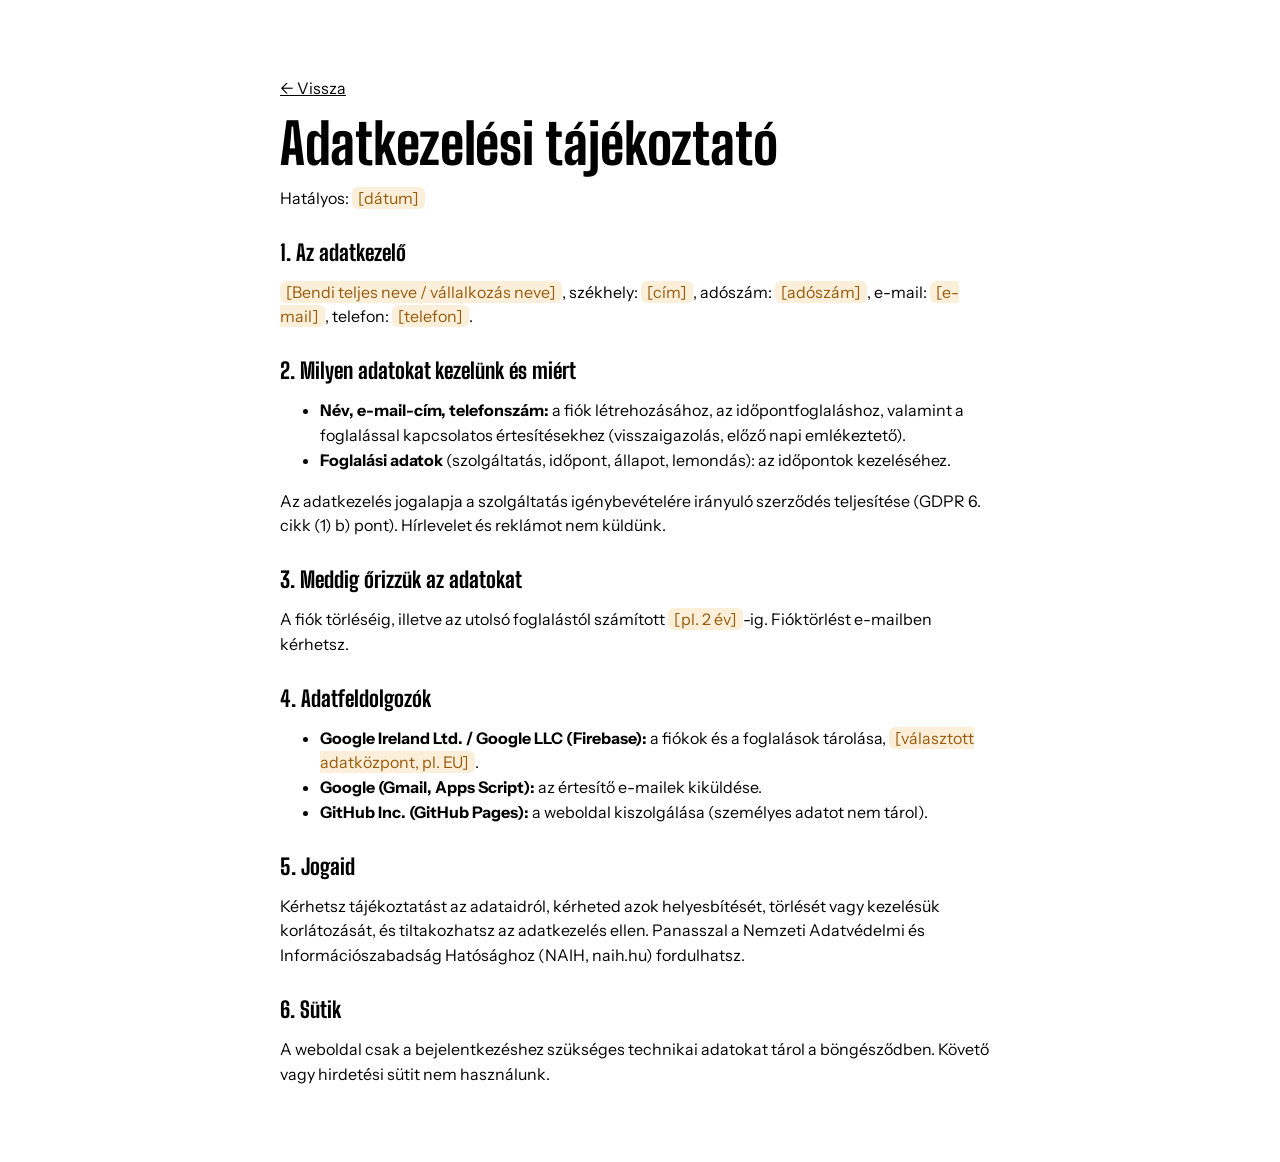
==== adatkezeles.html @ 41929efa "Add files via upload" ====
<!doctype html>
<html lang="hu">
<head>
<meta charset="utf-8">
<meta name="viewport" content="width=device-width, initial-scale=1">
<title>Adatkezelési tájékoztató</title>
<link rel="preconnect" href="https://fonts.googleapis.com">
<link rel="preconnect" href="https://fonts.gstatic.com" crossorigin>
<link href="https://fonts.googleapis.com/css2?family=Big+Shoulders+Display:wght@700;800;900&family=Instrument+Sans:wght@400;500;600;700&display=swap" rel="stylesheet">
<link rel="stylesheet" href="style.css">
<style>body{background:#fff}main{max-width:760px;margin:0 auto;padding:60px 20px}h1{font-size:56px;margin-bottom:8px}h2{font-size:22px;margin:32px 0 8px}p,li{color:var(--ink-t)}.fill{background:var(--warn-bg);color:var(--warn);padding:1px 6px;border-radius:6px}</style>
</head>
<body>
<main>
<p><a href="index.html">← Vissza</a></p>
<h1>Adatkezelési tájékoztató</h1>
<p class="muted">Hatályos: <span class="fill">[dátum]</span></p>
<!-- MINTA: a sárgával jelölt részeket ki kell tölteni, és élesítés előtt érdemes szakemberrel (jogász, adatvédelmi tanácsadó) átnézetni. -->

<h2>1. Az adatkezelő</h2>
<p><span class="fill">[Bendi teljes neve / vállalkozás neve]</span>, székhely: <span class="fill">[cím]</span>, adószám: <span class="fill">[adószám]</span>, e-mail: <span class="fill">[e-mail]</span>, telefon: <span class="fill">[telefon]</span>.</p>

<h2>2. Milyen adatokat kezelünk és miért</h2>
<ul>
  <li><b>Név, e-mail-cím, telefonszám:</b> a fiók létrehozásához, az időpontfoglaláshoz, valamint a foglalással kapcsolatos értesítésekhez (visszaigazolás, előző napi emlékeztető).</li>
  <li><b>Foglalási adatok</b> (szolgáltatás, időpont, állapot, lemondás): az időpontok kezeléséhez.</li>
</ul>
<p>Az adatkezelés jogalapja a szolgáltatás igénybevételére irányuló szerződés teljesítése (GDPR 6. cikk (1) b) pont). Hírlevelet és reklámot nem küldünk.</p>

<h2>3. Meddig őrizzük az adatokat</h2>
<p>A fiók törléséig, illetve az utolsó foglalástól számított <span class="fill">[pl. 2 év]</span>-ig. Fióktörlést e-mailben kérhetsz.</p>

<h2>4. Adatfeldolgozók</h2>
<ul>
  <li><b>Google Ireland Ltd. / Google LLC (Firebase):</b> a fiókok és a foglalások tárolása, <span class="fill">[választott adatközpont, pl. EU]</span>.</li>
  <li><b>Google (Gmail, Apps Script):</b> az értesítő e-mailek kiküldése.</li>
  <li><b>GitHub Inc. (GitHub Pages):</b> a weboldal kiszolgálása (személyes adatot nem tárol).</li>
</ul>

<h2>5. Jogaid</h2>
<p>Kérhetsz tájékoztatást az adataidról, kérheted azok helyesbítését, törlését vagy kezelésük korlátozását, és tiltakozhatsz az adatkezelés ellen. Panasszal a Nemzeti Adatvédelmi és Információszabadság Hatósághoz (NAIH, naih.hu) fordulhatsz.</p>

<h2>6. Sütik</h2>
<p>A weboldal csak a bejelentkezéshez szükséges technikai adatokat tárol a böngésződben. Követő vagy hirdetési sütit nem használunk.</p>
</main>
</body>
</html>
---- style.css ----
/* Bendi Időpontfoglalás – fekete (~60%), fehér (~35%), piros (~5%, csak kattintható elemeken) */
:root{
  --black:#000; --black-2:#141414; --black-3:#2b2b2b; --white:#fff; --gray:#f2f2f2; --rule:#e2e2e2; --steel:#767676; --soft:#a8a8a8;
  --red:#d7262e; --red-2:#ee3a42;
  --ok:#1d7a4a; --ok-bg:#e3f3ea; --warn:#9a5a0d; --warn-bg:#fbefd9; --bad:#b3262d; --bad-bg:#fbe3e4;
  --display:'Big Shoulders Display','Arial Narrow',Impact,sans-serif;
  --sans:'Instrument Sans',-apple-system,BlinkMacSystemFont,'Segoe UI',Roboto,sans-serif;
  --ease:cubic-bezier(.2,.7,.2,1);
  /* régi nevek (admin és visszaigazoló oldal) */
  --navy:var(--black); --navy-2:var(--black-2); --navy-3:var(--black-3); --tile:var(--gray); --ink-t:var(--black);
  --cream:var(--gray); --paper:var(--gray); --line:var(--rule); --muted:var(--steel); --text:var(--black);
  --brass:var(--red); --brass-2:var(--red-2); --brass-ink:#fff; --ink:var(--black); --serif:var(--display);
}
*{box-sizing:border-box;-webkit-tap-highlight-color:transparent}
html{scroll-behavior:smooth;background:var(--black)}
body{margin:0;font:16px/1.55 var(--sans);color:var(--black);background:var(--black)}
a{color:inherit}
.wrap{max-width:1000px;margin:0 auto;padding:0 20px}
h1,h2,h3{font-family:var(--display);font-weight:800;line-height:.95;margin:0}
:focus-visible{outline:3px solid var(--red);outline-offset:2px}

.btn{font:600 16px/1 var(--sans);display:inline-flex;align-items:center;justify-content:center;gap:8px;min-height:52px;padding:0 26px;border-radius:999px;border:2px solid transparent;cursor:pointer;text-decoration:none;transition:background .2s,color .2s,transform .15s}
.btn:active{transform:scale(.98)}
.btn-gold,.btn-red{background:var(--red);color:#fff}
.btn-gold:hover,.btn-red:hover{background:var(--red-2)}
.btn-line{border-color:var(--red);background:transparent;color:var(--red)}
.btn-line:hover{background:var(--red);color:#fff}
.btn[disabled]{background:var(--rule);color:var(--steel);border-color:transparent;cursor:not-allowed;transform:none}
.btn-sm{min-height:40px;padding:0 16px;font-size:14px}
.linkish{background:none;border:0;color:var(--red);font:inherit;font-size:14px;font-weight:600;cursor:pointer;padding:0;text-decoration:underline;text-underline-offset:3px}
.logo{display:inline-flex;align-items:baseline;gap:10px;text-decoration:none;color:inherit}
.logo i{font:800 30px/1 var(--display);font-style:normal}
.logo span{font-size:15px;opacity:.7}

/* ---------- felső sáv ---------- */
.top{position:sticky;top:0;z-index:50;background:rgba(0,0,0,.88);backdrop-filter:blur(12px);-webkit-backdrop-filter:blur(12px);color:#fff;display:flex;align-items:center;gap:16px;padding:calc(10px + env(safe-area-inset-top)) 20px 10px;border-bottom:1px solid var(--black-3)}
.brand{font:800 26px/1 var(--display);text-decoration:none}
.top-links{margin-left:auto;display:flex;align-items:center;gap:18px;font-size:15px}
.top-links > a{text-decoration:none;color:var(--soft)}
.top-links > a:hover{color:#fff}
.top-btn{display:inline-flex;align-items:center;min-height:38px;padding:0 16px;border-radius:999px;border:2px solid var(--red);color:#fff;text-decoration:none;font-weight:600;font-size:14px}
.top-btn:hover{background:var(--red)}

/* ---------- nyitókép: átalakuló eszközök ---------- */
.hero{background:var(--black);color:#fff;max-width:1100px;margin:0 auto;padding:56px 20px 80px;display:grid;grid-template-columns:1.1fr .9fr;align-items:center;gap:40px;min-height:min(78svh,720px)}
.hero h1{font-size:clamp(44px,min(9.5vw,6.8vw + 12px),96px);font-weight:800;letter-spacing:-.01em;margin-bottom:18px}
.hero p{margin:0 0 30px;max-width:42ch;color:var(--soft);font-size:18px}
.morph{margin:0;justify-self:center;width:min(360px,80vw);text-align:center}
.morph svg{width:100%;height:auto;display:block}
.morph polygon{fill:#fff}
.morph figcaption{margin-top:14px;font-size:15px;color:var(--soft);min-height:1.5em;transition:opacity .35s}
.morph figcaption.out{opacity:0}
@media (max-width:760px){
  .hero{grid-template-columns:1fr;gap:12px;padding:28px 20px 56px;min-height:0}
  .morph{order:-1;width:min(220px,58vw)}
  .morph figcaption{margin-top:6px}
}

/* ---------- foglalás (fehér) ---------- */
.book{background:var(--white);padding:72px 20px 110px}
.book > *{max-width:720px;margin-left:auto;margin-right:auto}
.book > h2{font-size:clamp(56px,10vw,84px);margin-bottom:28px}
.step{background:var(--white);border:2px solid var(--black);border-radius:20px;padding:22px;margin-bottom:14px;transition:opacity .3s}
.step.locked{opacity:.4}
.step-h{display:flex;align-items:baseline;gap:14px;margin:0 0 18px}
.step-h b{font:800 40px/.8 var(--display);min-width:22px}
.step-h h3{font:700 19px/1.2 var(--sans)}
.step-h .sel{margin-left:auto;color:var(--steel);font-size:15px}
.durs{display:grid;grid-template-columns:repeat(auto-fill,minmax(120px,1fr));gap:10px}
.durs button{border:2px solid var(--rule);background:var(--white);border-radius:14px;padding:16px 12px 14px;cursor:pointer;text-align:left;color:var(--black);transition:border-color .15s,background .15s}
.durs button b{display:block;font:800 46px/.85 var(--display)}
.durs button span{font-size:14px;color:var(--steel)}
.durs button:hover{border-color:var(--red)}
.durs button.on{background:var(--red);border-color:var(--red);color:#fff}
.durs button.on span{color:#ffe0e1}
.days{display:grid;grid-template-columns:repeat(7,1fr);gap:6px}
.days .wd{font-size:12px;color:var(--steel);text-align:center;padding-bottom:2px;font-weight:600}
.days button{aspect-ratio:1/1.08;border:0;border-radius:12px;background:var(--gray);color:#b5b5b5;font:800 26px/1 var(--display);display:flex;flex-direction:column;align-items:center;justify-content:center;gap:3px;cursor:default;padding:0}
.days button small{font:500 11px/1 var(--sans);color:inherit}
.days button.free{background:#fff;color:var(--black);box-shadow:inset 0 0 0 2px var(--rule);cursor:pointer}
.days button.free:hover{box-shadow:inset 0 0 0 2px var(--red)}
.days button.on{background:var(--red);color:#fff;box-shadow:none}
.days button.today small{font-weight:700}
.days .blank{visibility:hidden}
.slot-g{margin-bottom:16px}
.slot-g:last-child{margin-bottom:0}
.slot-g p{margin:0 0 8px;font-size:14px;color:var(--steel);font-weight:600}
.slots{display:grid;grid-template-columns:repeat(auto-fill,minmax(82px,1fr));gap:8px}
.slots button{min-height:46px;border-radius:10px;border:2px solid var(--rule);background:#fff;color:var(--black);font:600 16px/1 var(--sans);cursor:pointer;font-variant-numeric:tabular-nums}
.slots button:hover{border-color:var(--red)}
.slots button.on{background:var(--red);border-color:var(--red);color:#fff}
.hint{color:var(--steel);font-size:15px;margin:0}
.tabs{display:inline-flex;background:var(--gray);border-radius:999px;padding:4px;margin-bottom:6px}
.tabs button{min-height:40px;padding:0 18px;border:0;border-radius:999px;background:transparent;color:var(--steel);font:600 15px/1 var(--sans);cursor:pointer}
.tabs button:hover{color:var(--red)}
.tabs button.on{background:var(--black);color:#fff}
.field{display:block;margin-top:14px}
.field span{display:block;font-size:14px;color:var(--steel);margin-bottom:6px;font-weight:500}
.field input,.field select,.field textarea{width:100%;font:inherit;font-size:16px;padding:12px 14px;border-radius:10px;border:2px solid var(--rule);background:#fff;color:var(--black);min-height:50px}
.field input:focus,.field select:focus,.field textarea:focus{outline:none;border-color:var(--black)}
.two{display:grid;grid-template-columns:1fr 1fr;gap:0 12px}
@media (max-width:520px){.two{grid-template-columns:1fr}}
.check{display:flex;gap:10px;align-items:flex-start;font-size:14px;margin-top:16px;color:var(--steel)}
.check input{width:20px;height:20px;accent-color:var(--red);flex:none;margin-top:1px}
.check a{color:var(--red)}
.err{color:var(--bad);font-size:14px;margin:10px 0 0}
.who{display:flex;justify-content:space-between;align-items:center;gap:12px;flex-wrap:wrap}
.who b{font-size:17px}
.recap{margin-top:20px;padding-top:18px;border-top:2px dashed var(--rule);display:flex;justify-content:space-between;align-items:center;gap:16px;flex-wrap:wrap}
.recap p{margin:0;font:700 22px/1.15 var(--sans);letter-spacing:-.01em}
.recap p small{display:block;font-size:14px;font-weight:500;color:var(--steel);margin-top:4px;letter-spacing:0}
.done{text-align:center;padding:12px 0}
.done h3{font-size:60px;margin:6px 0 12px}
.done p{margin:0 auto 18px;max-width:420px;color:var(--steel)}
.done .when{font:700 22px/1.2 var(--sans);color:var(--black);margin-bottom:6px}
.mine h3{font:700 19px/1.2 var(--sans);margin-bottom:6px}
.mb{display:flex;justify-content:space-between;align-items:center;gap:12px;padding:14px 0;border-top:1px solid var(--rule)}
.mb:first-of-type{border-top:0}
.badge{font:600 12px/1 var(--sans);padding:6px 10px;border-radius:999px;white-space:nowrap;display:inline-block}
.b-ok{background:var(--ok-bg);color:var(--ok)}.b-warn{background:var(--warn-bg);color:var(--warn)}.b-bad{background:var(--bad-bg);color:var(--bad)}.b-muted{background:var(--gray);color:var(--steel)}

/* mobil: alsó sáv a kiválasztással */
.bar{position:fixed;left:0;right:0;bottom:0;z-index:40;background:var(--black);color:#fff;padding:12px 16px calc(12px + env(safe-area-inset-bottom));display:none;align-items:center;gap:12px;transform:translateY(110%);transition:transform .35s var(--ease)}
.bar.show{transform:none}
.bar p{margin:0;flex:1;font-size:14px;line-height:1.3;min-width:0;color:var(--soft)}
.bar p b{display:block;font-size:16px;color:#fff}
.bar .btn{min-height:46px;padding:0 20px}
@media (max-width:760px){.bar{display:flex}}

/* ---------- névjegy (fekete) ---------- */
.info{background:var(--black);color:#fff}
.info-in{max-width:1100px;margin:0 auto;padding:72px 20px;display:grid;grid-template-columns:1fr 1fr;gap:48px}
@media (max-width:760px){.info-in{grid-template-columns:1fr;gap:36px}}
.info h2{font-size:56px;margin-bottom:22px}
.hours{width:100%;border-collapse:collapse;font-size:17px}
.hours td{padding:11px 0;border-bottom:1px solid var(--black-3);color:var(--soft)}
.hours td:last-child{text-align:right;font-variant-numeric:tabular-nums}
.hours tr.today td{color:#fff;font-weight:700}
.contact a{display:block;text-decoration:none;font-size:20px;font-weight:600;padding:12px 0;border-bottom:1px solid var(--black-3)}
.contact a span{display:block;font-size:13px;font-weight:500;color:var(--soft);margin-bottom:2px}
.contact a:hover{color:var(--red-2)}
footer{background:var(--black);color:var(--soft);font-size:14px;border-top:1px solid var(--black-3)}
footer div{max-width:1100px;margin:0 auto;padding:22px 20px calc(22px + env(safe-area-inset-bottom));display:flex;justify-content:space-between;gap:16px;flex-wrap:wrap}
footer a{color:var(--red-2)}
@media (max-width:760px){footer div{padding-bottom:96px}}

#toast{position:fixed;left:50%;bottom:24px;transform:translate(-50%,16px);background:var(--black);color:#fff;padding:12px 18px;border-radius:12px;font-size:15px;opacity:0;transition:all .3s var(--ease);pointer-events:none;z-index:100;max-width:90%;border:1px solid var(--black-3)}
#toast.show{opacity:1;transform:translate(-50%,0)}
@media (max-width:760px){#toast{bottom:96px}}

@media (prefers-reduced-motion: reduce){
  *,*::before,*::after{animation:none!important;transition:none!important}
  html{scroll-behavior:auto}
}
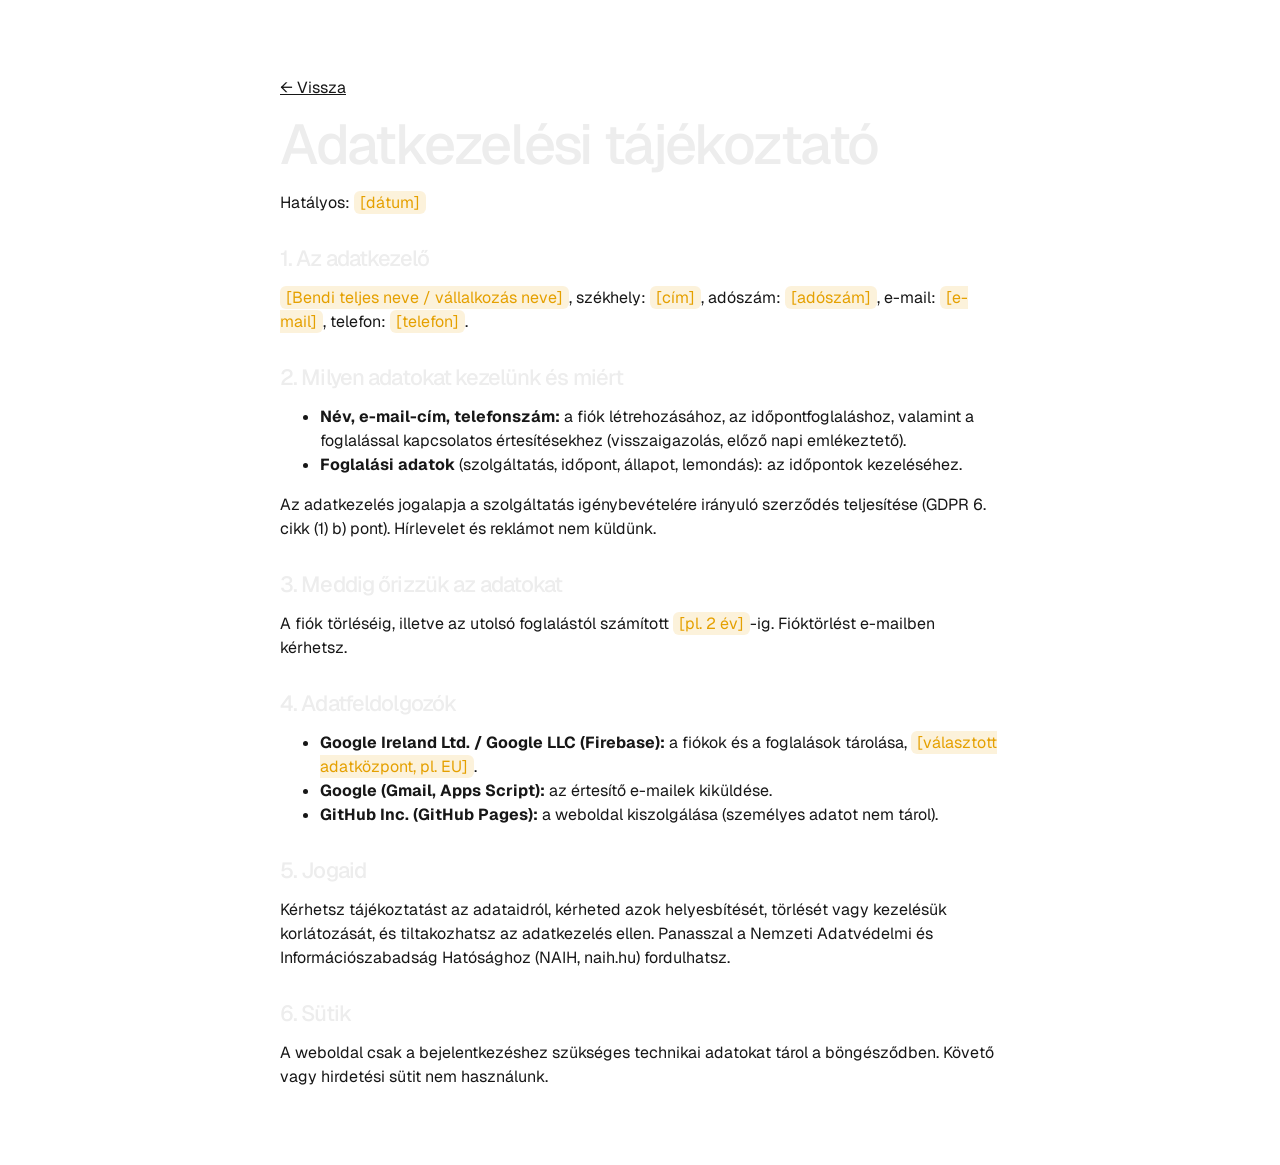
==== commit ac864dba: "Add files via upload" ====
--- a/adatkezeles.html
+++ b/adatkezeles.html
@@ -6,7 +6,7 @@
 <title>Adatkezelési tájékoztató</title>
 <link rel="preconnect" href="https://fonts.googleapis.com">
 <link rel="preconnect" href="https://fonts.gstatic.com" crossorigin>
-<link href="https://fonts.googleapis.com/css2?family=Big+Shoulders+Display:wght@700;800;900&family=Instrument+Sans:wght@400;500;600;700&display=swap" rel="stylesheet">
+<link href="https://fonts.googleapis.com/css2?family=Geist:wght@400;500;600&family=Geist+Mono:wght@400;500&display=swap" rel="stylesheet">
 <link rel="stylesheet" href="style.css">
 <style>body{background:#fff}main{max-width:760px;margin:0 auto;padding:60px 20px}h1{font-size:56px;margin-bottom:8px}h2{font-size:22px;margin:32px 0 8px}p,li{color:var(--ink-t)}.fill{background:var(--warn-bg);color:var(--warn);padding:1px 6px;border-radius:6px}</style>
 </head>
--- a/style.css
+++ b/style.css
@@ -1,154 +1,152 @@
-/* Bendi Időpontfoglalás – fekete (~60%), fehér (~35%), piros (~5%, csak kattintható elemeken) */
+/* Bendi Időpontfoglalás – Vercel-szerű, sötét: fekete alap, fehér szöveg, hajszálvékony keretek, piros csak kattintható elemeken */
 :root{
-  --black:#000; --black-2:#141414; --black-3:#2b2b2b; --white:#fff; --gray:#f2f2f2; --rule:#e2e2e2; --steel:#767676; --soft:#a8a8a8;
-  --red:#d7262e; --red-2:#ee3a42;
-  --ok:#1d7a4a; --ok-bg:#e3f3ea; --warn:#9a5a0d; --warn-bg:#fbefd9; --bad:#b3262d; --bad-bg:#fbe3e4;
-  --display:'Big Shoulders Display','Arial Narrow',Impact,sans-serif;
-  --sans:'Instrument Sans',-apple-system,BlinkMacSystemFont,'Segoe UI',Roboto,sans-serif;
+  --bg:#000; --card:#0a0a0a; --card-2:#111; --hair:#262626; --hair-2:#333; --fg:#ededed; --fg-2:#a1a1a1; --fg-3:#707070;
+  --red:#e5484d; --red-2:#f2555a;
+  --ok:#46a758; --ok-bg:rgba(70,167,88,.14); --warn:#e5a000; --warn-bg:rgba(229,160,0,.14); --bad:#e5484d; --bad-bg:rgba(229,72,77,.14);
+  --sans:'Geist','Inter',-apple-system,BlinkMacSystemFont,'Segoe UI',Roboto,sans-serif;
+  --mono:'Geist Mono','JetBrains Mono',ui-monospace,SFMono-Regular,Menlo,monospace;
   --ease:cubic-bezier(.2,.7,.2,1);
-  /* régi nevek (admin és visszaigazoló oldal) */
-  --navy:var(--black); --navy-2:var(--black-2); --navy-3:var(--black-3); --tile:var(--gray); --ink-t:var(--black);
-  --cream:var(--gray); --paper:var(--gray); --line:var(--rule); --muted:var(--steel); --text:var(--black);
-  --brass:var(--red); --brass-2:var(--red-2); --brass-ink:#fff; --ink:var(--black); --serif:var(--display);
+  /* világos tokenek az admin felülethez és az adatkezelési oldalhoz */
+  --text:#171717; --ink-t:#171717; --cream:#fafafa; --paper:#fafafa; --line:#ebebeb; --muted:#666; --steel:#666; --ink:#000; --tile:#fafafa;
+  --brass:var(--red); --brass-2:var(--red-2); --brass-ink:#fff; --serif:var(--sans); --display:var(--sans);
 }
 *{box-sizing:border-box;-webkit-tap-highlight-color:transparent}
-html{scroll-behavior:smooth;background:var(--black)}
-body{margin:0;font:16px/1.55 var(--sans);color:var(--black);background:var(--black)}
+html{scroll-behavior:smooth;background:var(--bg)}
+body{margin:0;font:16px/1.5 var(--sans);color:var(--fg);background:var(--bg);-webkit-font-smoothing:antialiased}
 a{color:inherit}
-.wrap{max-width:1000px;margin:0 auto;padding:0 20px}
-h1,h2,h3{font-family:var(--display);font-weight:800;line-height:.95;margin:0}
-:focus-visible{outline:3px solid var(--red);outline-offset:2px}
+.wrap{max-width:1000px;margin:0 auto;padding:0 24px}
+h1,h2,h3{font-family:var(--sans);font-weight:500;line-height:1.05;margin:0;letter-spacing:-.04em}
+:focus-visible{outline:2px solid var(--red);outline-offset:2px}
 
-.btn{font:600 16px/1 var(--sans);display:inline-flex;align-items:center;justify-content:center;gap:8px;min-height:52px;padding:0 26px;border-radius:999px;border:2px solid transparent;cursor:pointer;text-decoration:none;transition:background .2s,color .2s,transform .15s}
-.btn:active{transform:scale(.98)}
+.btn{font:500 14px/1 var(--sans);display:inline-flex;align-items:center;justify-content:center;gap:8px;min-height:40px;padding:0 16px;border-radius:6px;border:1px solid transparent;cursor:pointer;text-decoration:none;transition:background .15s,color .15s,border-color .15s}
 .btn-gold,.btn-red{background:var(--red);color:#fff}
 .btn-gold:hover,.btn-red:hover{background:var(--red-2)}
-.btn-line{border-color:var(--red);background:transparent;color:var(--red)}
-.btn-line:hover{background:var(--red);color:#fff}
-.btn[disabled]{background:var(--rule);color:var(--steel);border-color:transparent;cursor:not-allowed;transform:none}
-.btn-sm{min-height:40px;padding:0 16px;font-size:14px}
-.linkish{background:none;border:0;color:var(--red);font:inherit;font-size:14px;font-weight:600;cursor:pointer;padding:0;text-decoration:underline;text-underline-offset:3px}
-.logo{display:inline-flex;align-items:baseline;gap:10px;text-decoration:none;color:inherit}
-.logo i{font:800 30px/1 var(--display);font-style:normal}
-.logo span{font-size:15px;opacity:.7}
+.btn-line{border-color:var(--hair-2);background:transparent;color:var(--red)}
+.btn-line:hover{border-color:var(--red)}
+.btn[disabled]{background:var(--card-2);color:var(--fg-3);border-color:var(--hair);cursor:not-allowed}
+.btn-lg{min-height:48px;padding:0 22px;font-size:15px}
+.btn-sm{min-height:32px;padding:0 12px;font-size:13px}
+.linkish{background:none;border:0;color:var(--red);font:inherit;font-size:14px;cursor:pointer;padding:0;text-decoration:none}
+.linkish:hover{text-decoration:underline;text-underline-offset:3px}
+.logo{display:inline-flex;align-items:baseline;gap:8px;text-decoration:none;color:inherit}
+.logo i{font:600 22px/1 var(--sans);font-style:normal;letter-spacing:-.03em}
+.logo span{font-size:14px;color:var(--fg-2)}
 
 /* ---------- felső sáv ---------- */
-.top{position:sticky;top:0;z-index:50;background:rgba(0,0,0,.88);backdrop-filter:blur(12px);-webkit-backdrop-filter:blur(12px);color:#fff;display:flex;align-items:center;gap:16px;padding:calc(10px + env(safe-area-inset-top)) 20px 10px;border-bottom:1px solid var(--black-3)}
-.brand{font:800 26px/1 var(--display);text-decoration:none}
-.top-links{margin-left:auto;display:flex;align-items:center;gap:18px;font-size:15px}
-.top-links > a{text-decoration:none;color:var(--soft)}
-.top-links > a:hover{color:#fff}
-.top-btn{display:inline-flex;align-items:center;min-height:38px;padding:0 16px;border-radius:999px;border:2px solid var(--red);color:#fff;text-decoration:none;font-weight:600;font-size:14px}
-.top-btn:hover{background:var(--red)}
+.top{position:sticky;top:0;z-index:50;height:64px;background:rgba(0,0,0,.8);backdrop-filter:blur(12px);-webkit-backdrop-filter:blur(12px);display:flex;align-items:center;gap:16px;padding:env(safe-area-inset-top) 24px 0;box-shadow:inset 0 -1px 0 var(--hair)}
+.brand{font:600 18px/1 var(--sans);letter-spacing:-.03em;text-decoration:none}
+.brand span{font-weight:400;color:var(--fg-2);margin-left:6px}
+.top-links{margin-left:auto;display:flex;align-items:center;gap:20px;font-size:14px}
+.top-links > a{text-decoration:none;color:var(--fg-2)}
+.top-links > a:hover{color:var(--fg)}
+.top-btn{display:inline-flex;align-items:center;height:32px;padding:0 14px;border-radius:9999px;border:1px solid var(--hair-2);color:var(--red);text-decoration:none;font-weight:500;font-size:14px}
+.top-btn:hover{border-color:var(--red)}
+@media (max-width:440px){.brand span{display:none}}
 
-/* ---------- nyitókép: átalakuló eszközök ---------- */
-.hero{background:var(--black);color:#fff;max-width:1100px;margin:0 auto;padding:56px 20px 80px;display:grid;grid-template-columns:1.1fr .9fr;align-items:center;gap:40px;min-height:min(78svh,720px)}
-.hero h1{font-size:clamp(44px,min(9.5vw,6.8vw + 12px),96px);font-weight:800;letter-spacing:-.01em;margin-bottom:18px}
-.hero p{margin:0 0 30px;max-width:42ch;color:var(--soft);font-size:18px}
-.morph{margin:0;justify-self:center;width:min(360px,80vw);text-align:center}
-.morph svg{width:100%;height:auto;display:block}
-.morph polygon{fill:#fff}
-.morph figcaption{margin-top:14px;font-size:15px;color:var(--soft);min-height:1.5em;transition:opacity .35s}
-.morph figcaption.out{opacity:0}
-@media (max-width:760px){
-  .hero{grid-template-columns:1fr;gap:12px;padding:28px 20px 56px;min-height:0}
-  .morph{order:-1;width:min(220px,58vw)}
-  .morph figcaption{margin-top:6px}
-}
+/* ---------- nyitókép ---------- */
+.hero{max-width:1100px;margin:0 auto;padding:112px 24px 96px;display:grid;grid-template-columns:1.15fr .85fr;gap:48px;align-items:end}
+.hero h1{font-size:clamp(44px,6.4vw,72px);letter-spacing:-.055em;line-height:1}
+.hero p{margin:20px 0 32px;max-width:40ch;color:var(--fg-2);font-size:18px;line-height:1.55}
+.status{border:1px solid var(--hair);border-radius:6px;background:var(--card);font:13px/1.6 var(--mono);color:var(--fg-2)}
+.status-h{display:flex;align-items:center;gap:8px;padding:10px 14px;border-bottom:1px solid var(--hair);color:var(--fg-3);font-size:12px}
+.status-h i{width:8px;height:8px;border-radius:50%;background:var(--fg-3)}
+.status-h i.open{background:var(--ok)}
+.status dl{margin:0;padding:14px;display:grid;grid-template-columns:auto 1fr;gap:6px 18px}
+.status dt{color:var(--fg-3)}
+.status dd{margin:0;color:var(--fg);text-align:right}
+@media (max-width:820px){.hero{grid-template-columns:1fr;padding:64px 24px 72px;gap:36px}}
 
-/* ---------- foglalás (fehér) ---------- */
-.book{background:var(--white);padding:72px 20px 110px}
-.book > *{max-width:720px;margin-left:auto;margin-right:auto}
-.book > h2{font-size:clamp(56px,10vw,84px);margin-bottom:28px}
-.step{background:var(--white);border:2px solid var(--black);border-radius:20px;padding:22px;margin-bottom:14px;transition:opacity .3s}
-.step.locked{opacity:.4}
-.step-h{display:flex;align-items:baseline;gap:14px;margin:0 0 18px}
-.step-h b{font:800 40px/.8 var(--display);min-width:22px}
-.step-h h3{font:700 19px/1.2 var(--sans)}
-.step-h .sel{margin-left:auto;color:var(--steel);font-size:15px}
-.durs{display:grid;grid-template-columns:repeat(auto-fill,minmax(120px,1fr));gap:10px}
-.durs button{border:2px solid var(--rule);background:var(--white);border-radius:14px;padding:16px 12px 14px;cursor:pointer;text-align:left;color:var(--black);transition:border-color .15s,background .15s}
-.durs button b{display:block;font:800 46px/.85 var(--display)}
-.durs button span{font-size:14px;color:var(--steel)}
+/* ---------- foglalás ---------- */
+.book{max-width:720px;margin:0 auto;padding:24px 24px 128px}
+.book > h2{font-size:clamp(32px,4.4vw,44px);margin-bottom:24px}
+.step{background:var(--card);border:1px solid var(--hair);border-radius:6px;padding:20px;margin-bottom:12px;transition:opacity .2s}
+.step.locked{opacity:.45}
+.step-h{display:flex;align-items:baseline;gap:12px;margin:0 0 16px}
+.step-h b{font:400 13px/1 var(--mono);color:var(--fg-3)}
+.step-h h3{font:500 17px/1.3 var(--sans);letter-spacing:-.02em}
+.step-h .sel{margin-left:auto;color:var(--fg-2);font:13px var(--mono)}
+.durs{display:grid;grid-template-columns:repeat(auto-fill,minmax(112px,1fr));gap:8px}
+.durs button{border:1px solid var(--hair-2);background:transparent;border-radius:6px;padding:14px 12px;cursor:pointer;text-align:left;color:var(--fg);transition:border-color .15s,background .15s}
+.durs button b{display:block;font:500 28px/1 var(--sans);letter-spacing:-.04em}
+.durs button span{font:12px var(--mono);color:var(--fg-3)}
 .durs button:hover{border-color:var(--red)}
 .durs button.on{background:var(--red);border-color:var(--red);color:#fff}
-.durs button.on span{color:#ffe0e1}
+.durs button.on span{color:rgba(255,255,255,.8)}
 .days{display:grid;grid-template-columns:repeat(7,1fr);gap:6px}
-.days .wd{font-size:12px;color:var(--steel);text-align:center;padding-bottom:2px;font-weight:600}
-.days button{aspect-ratio:1/1.08;border:0;border-radius:12px;background:var(--gray);color:#b5b5b5;font:800 26px/1 var(--display);display:flex;flex-direction:column;align-items:center;justify-content:center;gap:3px;cursor:default;padding:0}
-.days button small{font:500 11px/1 var(--sans);color:inherit}
-.days button.free{background:#fff;color:var(--black);box-shadow:inset 0 0 0 2px var(--rule);cursor:pointer}
-.days button.free:hover{box-shadow:inset 0 0 0 2px var(--red)}
-.days button.on{background:var(--red);color:#fff;box-shadow:none}
-.days button.today small{font-weight:700}
+.days .wd{font:11px var(--mono);color:var(--fg-3);text-align:center;padding-bottom:2px}
+.days button{aspect-ratio:1/1;border:1px solid transparent;border-radius:6px;background:transparent;color:#3d3d3d;font:500 17px/1 var(--sans);display:flex;flex-direction:column;align-items:center;justify-content:center;gap:3px;cursor:default;padding:0;font-variant-numeric:tabular-nums}
+.days button small{font:10px/1 var(--mono);color:inherit}
+.days button.free{border-color:var(--hair-2);color:var(--fg);cursor:pointer}
+.days button.free:hover{border-color:var(--red)}
+.days button.on{background:var(--red);border-color:var(--red);color:#fff}
+.days button.today small{color:var(--fg-2)}
+.days button.on small{color:#fff}
 .days .blank{visibility:hidden}
 .slot-g{margin-bottom:16px}
 .slot-g:last-child{margin-bottom:0}
-.slot-g p{margin:0 0 8px;font-size:14px;color:var(--steel);font-weight:600}
-.slots{display:grid;grid-template-columns:repeat(auto-fill,minmax(82px,1fr));gap:8px}
-.slots button{min-height:46px;border-radius:10px;border:2px solid var(--rule);background:#fff;color:var(--black);font:600 16px/1 var(--sans);cursor:pointer;font-variant-numeric:tabular-nums}
+.slot-g p{margin:0 0 8px;font:12px var(--mono);color:var(--fg-3)}
+.slots{display:grid;grid-template-columns:repeat(auto-fill,minmax(76px,1fr));gap:6px}
+.slots button{min-height:40px;border-radius:6px;border:1px solid var(--hair-2);background:transparent;color:var(--fg);font:14px/1 var(--mono);cursor:pointer}
 .slots button:hover{border-color:var(--red)}
 .slots button.on{background:var(--red);border-color:var(--red);color:#fff}
-.hint{color:var(--steel);font-size:15px;margin:0}
-.tabs{display:inline-flex;background:var(--gray);border-radius:999px;padding:4px;margin-bottom:6px}
-.tabs button{min-height:40px;padding:0 18px;border:0;border-radius:999px;background:transparent;color:var(--steel);font:600 15px/1 var(--sans);cursor:pointer}
+.hint{color:var(--fg-2);font-size:14px;margin:0}
+.tabs{display:inline-flex;border:1px solid var(--hair);border-radius:9999px;padding:3px;margin-bottom:4px}
+.tabs button{height:30px;padding:0 14px;border:0;border-radius:9999px;background:transparent;color:var(--fg-2);font:500 14px/1 var(--sans);cursor:pointer}
 .tabs button:hover{color:var(--red)}
-.tabs button.on{background:var(--black);color:#fff}
+.tabs button.on{background:var(--fg);color:#000}
 .field{display:block;margin-top:14px}
-.field span{display:block;font-size:14px;color:var(--steel);margin-bottom:6px;font-weight:500}
-.field input,.field select,.field textarea{width:100%;font:inherit;font-size:16px;padding:12px 14px;border-radius:10px;border:2px solid var(--rule);background:#fff;color:var(--black);min-height:50px}
-.field input:focus,.field select:focus,.field textarea:focus{outline:none;border-color:var(--black)}
+.field span{display:block;font-size:13px;color:var(--fg-2);margin-bottom:6px}
+.field input,.field select,.field textarea{width:100%;font:inherit;font-size:16px;padding:10px 12px;border-radius:6px;border:1px solid var(--hair-2);background:var(--bg);color:var(--fg);min-height:44px}
+.field input:focus,.field select:focus,.field textarea:focus{outline:none;border-color:var(--fg-2)}
 .two{display:grid;grid-template-columns:1fr 1fr;gap:0 12px}
 @media (max-width:520px){.two{grid-template-columns:1fr}}
-.check{display:flex;gap:10px;align-items:flex-start;font-size:14px;margin-top:16px;color:var(--steel)}
-.check input{width:20px;height:20px;accent-color:var(--red);flex:none;margin-top:1px}
-.check a{color:var(--red)}
+.check{display:flex;gap:10px;align-items:flex-start;font-size:14px;margin-top:16px;color:var(--fg-2)}
+.check input{width:18px;height:18px;accent-color:var(--red);flex:none;margin-top:1px}
+.check a{color:var(--red);text-decoration:none}
 .err{color:var(--bad);font-size:14px;margin:10px 0 0}
-.who{display:flex;justify-content:space-between;align-items:center;gap:12px;flex-wrap:wrap}
-.who b{font-size:17px}
-.recap{margin-top:20px;padding-top:18px;border-top:2px dashed var(--rule);display:flex;justify-content:space-between;align-items:center;gap:16px;flex-wrap:wrap}
-.recap p{margin:0;font:700 22px/1.15 var(--sans);letter-spacing:-.01em}
-.recap p small{display:block;font-size:14px;font-weight:500;color:var(--steel);margin-top:4px;letter-spacing:0}
-.done{text-align:center;padding:12px 0}
-.done h3{font-size:60px;margin:6px 0 12px}
-.done p{margin:0 auto 18px;max-width:420px;color:var(--steel)}
-.done .when{font:700 22px/1.2 var(--sans);color:var(--black);margin-bottom:6px}
-.mine h3{font:700 19px/1.2 var(--sans);margin-bottom:6px}
-.mb{display:flex;justify-content:space-between;align-items:center;gap:12px;padding:14px 0;border-top:1px solid var(--rule)}
+.who{display:flex;justify-content:space-between;align-items:center;gap:12px;flex-wrap:wrap;font-size:14px;color:var(--fg-2)}
+.who b{color:var(--fg);font-weight:500}
+.recap{margin-top:18px;padding-top:18px;border-top:1px solid var(--hair);display:flex;justify-content:space-between;align-items:center;gap:16px;flex-wrap:wrap}
+.recap p{margin:0;font:500 18px/1.2 var(--sans);letter-spacing:-.02em}
+.recap p small{display:block;font:12px var(--mono);color:var(--fg-3);margin-top:6px;letter-spacing:0}
+.done{text-align:center;padding:24px 0}
+.done h3{font-size:36px;margin:0 0 10px}
+.done p{margin:0 auto 20px;max-width:420px;color:var(--fg-2)}
+.done .when{font:15px var(--mono);color:var(--fg);margin-bottom:10px}
+.done .tick{display:inline-grid;place-items:center;width:40px;height:40px;border-radius:50%;border:1px solid var(--ok);color:var(--ok);margin-bottom:16px}
+.mine h3{font:500 17px/1.3 var(--sans);letter-spacing:-.02em;margin-bottom:6px}
+.mb{display:flex;justify-content:space-between;align-items:center;gap:12px;padding:14px 0;border-top:1px solid var(--hair)}
 .mb:first-of-type{border-top:0}
-.badge{font:600 12px/1 var(--sans);padding:6px 10px;border-radius:999px;white-space:nowrap;display:inline-block}
-.b-ok{background:var(--ok-bg);color:var(--ok)}.b-warn{background:var(--warn-bg);color:var(--warn)}.b-bad{background:var(--bad-bg);color:var(--bad)}.b-muted{background:var(--gray);color:var(--steel)}
+.mb .hint{font:12px var(--mono);color:var(--fg-3)}
+.badge{font:12px/1 var(--mono);padding:5px 8px;border-radius:9999px;white-space:nowrap;display:inline-block}
+.b-ok{background:var(--ok-bg);color:var(--ok)}.b-warn{background:var(--warn-bg);color:var(--warn)}.b-bad{background:var(--bad-bg);color:var(--bad)}.b-muted{background:var(--card-2);color:var(--fg-3)}
 
 /* mobil: alsó sáv a kiválasztással */
-.bar{position:fixed;left:0;right:0;bottom:0;z-index:40;background:var(--black);color:#fff;padding:12px 16px calc(12px + env(safe-area-inset-bottom));display:none;align-items:center;gap:12px;transform:translateY(110%);transition:transform .35s var(--ease)}
+.bar{position:fixed;left:0;right:0;bottom:0;z-index:40;background:rgba(0,0,0,.9);backdrop-filter:blur(12px);-webkit-backdrop-filter:blur(12px);box-shadow:inset 0 1px 0 var(--hair);padding:12px 16px calc(12px + env(safe-area-inset-bottom));display:none;align-items:center;gap:12px;transform:translateY(110%);transition:transform .3s var(--ease)}
 .bar.show{transform:none}
-.bar p{margin:0;flex:1;font-size:14px;line-height:1.3;min-width:0;color:var(--soft)}
-.bar p b{display:block;font-size:16px;color:#fff}
-.bar .btn{min-height:46px;padding:0 20px}
+.bar p{margin:0;flex:1;font:12px/1.4 var(--mono);color:var(--fg-3);min-width:0}
+.bar p b{display:block;font:500 15px/1.3 var(--sans);color:var(--fg)}
 @media (max-width:760px){.bar{display:flex}}
 
-/* ---------- névjegy (fekete) ---------- */
-.info{background:var(--black);color:#fff}
-.info-in{max-width:1100px;margin:0 auto;padding:72px 20px;display:grid;grid-template-columns:1fr 1fr;gap:48px}
-@media (max-width:760px){.info-in{grid-template-columns:1fr;gap:36px}}
-.info h2{font-size:56px;margin-bottom:22px}
-.hours{width:100%;border-collapse:collapse;font-size:17px}
-.hours td{padding:11px 0;border-bottom:1px solid var(--black-3);color:var(--soft)}
-.hours td:last-child{text-align:right;font-variant-numeric:tabular-nums}
-.hours tr.today td{color:#fff;font-weight:700}
-.contact a{display:block;text-decoration:none;font-size:20px;font-weight:600;padding:12px 0;border-bottom:1px solid var(--black-3)}
-.contact a span{display:block;font-size:13px;font-weight:500;color:var(--soft);margin-bottom:2px}
-.contact a:hover{color:var(--red-2)}
-footer{background:var(--black);color:var(--soft);font-size:14px;border-top:1px solid var(--black-3)}
-footer div{max-width:1100px;margin:0 auto;padding:22px 20px calc(22px + env(safe-area-inset-bottom));display:flex;justify-content:space-between;gap:16px;flex-wrap:wrap}
-footer a{color:var(--red-2)}
+/* ---------- névjegy ---------- */
+.info{border-top:1px solid var(--hair)}
+.info-in{max-width:1100px;margin:0 auto;padding:96px 24px;display:grid;grid-template-columns:1fr 1fr;gap:64px}
+@media (max-width:760px){.info-in{grid-template-columns:1fr;gap:48px;padding:72px 24px}}
+.info h2{font-size:30px;letter-spacing:-.04em;margin-bottom:20px}
+.hours{width:100%;border-collapse:collapse;font-size:15px}
+.hours td{padding:10px 0;border-bottom:1px solid var(--hair);color:var(--fg-2)}
+.hours td:last-child{text-align:right;font-family:var(--mono);font-size:13px}
+.hours tr.today td{color:var(--fg)}
+.contact a{display:block;text-decoration:none;font-size:17px;padding:12px 0;border-bottom:1px solid var(--hair)}
+.contact a span{display:block;font:12px var(--mono);color:var(--fg-3);margin-bottom:4px}
+.contact a:hover{color:var(--red)}
+footer{border-top:1px solid var(--hair);color:var(--fg-3);font-size:13px}
+footer div{max-width:1100px;margin:0 auto;padding:24px 24px calc(24px + env(safe-area-inset-bottom));display:flex;justify-content:space-between;gap:16px;flex-wrap:wrap}
+footer a{color:var(--red);text-decoration:none}
 @media (max-width:760px){footer div{padding-bottom:96px}}
 
-#toast{position:fixed;left:50%;bottom:24px;transform:translate(-50%,16px);background:var(--black);color:#fff;padding:12px 18px;border-radius:12px;font-size:15px;opacity:0;transition:all .3s var(--ease);pointer-events:none;z-index:100;max-width:90%;border:1px solid var(--black-3)}
+#toast{position:fixed;left:50%;bottom:24px;transform:translate(-50%,12px);background:var(--card-2);color:var(--fg);border:1px solid var(--hair-2);padding:10px 16px;border-radius:6px;font-size:14px;opacity:0;transition:all .25s var(--ease);pointer-events:none;z-index:100;max-width:90%}
 #toast.show{opacity:1;transform:translate(-50%,0)}
 @media (max-width:760px){#toast{bottom:96px}}
 
-@media (prefers-reduced-motion: reduce){
-  *,*::before,*::after{animation:none!important;transition:none!important}
-  html{scroll-behavior:auto}
-}
+@media (prefers-reduced-motion: reduce){*,*::before,*::after{transition:none!important}html{scroll-behavior:auto}}
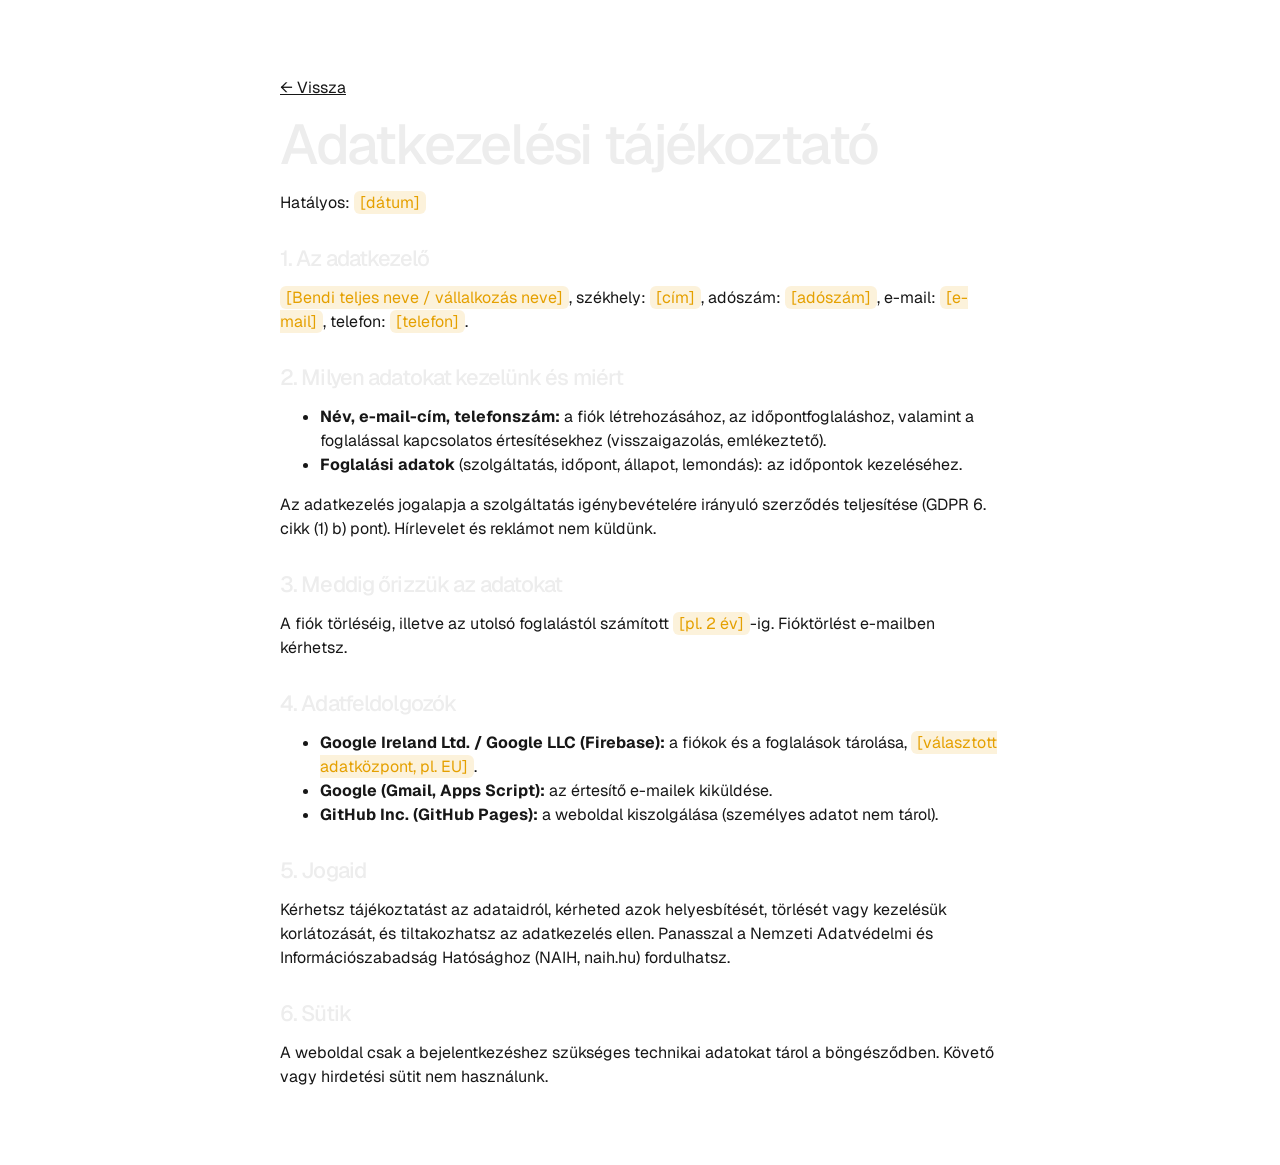
==== commit 1d76f1d0: "Add files via upload" ====
--- a/adatkezeles.html
+++ b/adatkezeles.html
@@ -4,10 +4,12 @@
 <meta charset="utf-8">
 <meta name="viewport" content="width=device-width, initial-scale=1">
 <title>Adatkezelési tájékoztató</title>
+<link rel="icon" type="image/png" href="[data-uri]">
+<link rel="apple-touch-icon" href="[data-uri]">
 <link rel="preconnect" href="https://fonts.googleapis.com">
 <link rel="preconnect" href="https://fonts.gstatic.com" crossorigin>
 <link href="https://fonts.googleapis.com/css2?family=Geist:wght@400;500;600&family=Geist+Mono:wght@400;500&display=swap" rel="stylesheet">
-<link rel="stylesheet" href="style.css">
+<link rel="stylesheet" href="style.css?v=8">
 <style>body{background:#fff}main{max-width:760px;margin:0 auto;padding:60px 20px}h1{font-size:56px;margin-bottom:8px}h2{font-size:22px;margin:32px 0 8px}p,li{color:var(--ink-t)}.fill{background:var(--warn-bg);color:var(--warn);padding:1px 6px;border-radius:6px}</style>
 </head>
 <body>
@@ -22,7 +24,7 @@
 
 <h2>2. Milyen adatokat kezelünk és miért</h2>
 <ul>
-  <li><b>Név, e-mail-cím, telefonszám:</b> a fiók létrehozásához, az időpontfoglaláshoz, valamint a foglalással kapcsolatos értesítésekhez (visszaigazolás, előző napi emlékeztető).</li>
+  <li><b>Név, e-mail-cím, telefonszám:</b> a fiók létrehozásához, az időpontfoglaláshoz, valamint a foglalással kapcsolatos értesítésekhez (visszaigazolás, emlékeztető).</li>
   <li><b>Foglalási adatok</b> (szolgáltatás, időpont, állapot, lemondás): az időpontok kezeléséhez.</li>
 </ul>
 <p>Az adatkezelés jogalapja a szolgáltatás igénybevételére irányuló szerződés teljesítése (GDPR 6. cikk (1) b) pont). Hírlevelet és reklámot nem küldünk.</p>
--- a/style.css
+++ b/style.css
@@ -57,8 +57,25 @@
 @media (max-width:820px){.hero{grid-template-columns:1fr;padding:64px 24px 72px;gap:36px}}
 
 /* ---------- foglalás ---------- */
-.book{max-width:720px;margin:0 auto;padding:24px 24px 128px}
-.book > h2{font-size:clamp(32px,4.4vw,44px);margin-bottom:24px}
+.book{max-width:1140px;margin:0 auto;padding:24px 24px 128px}
+.book-grid{display:grid;grid-template-columns:minmax(0,1fr) 380px;gap:24px;align-items:start}
+.dayview{position:sticky;top:88px;border:1px solid var(--hair);border-radius:6px;background:var(--card);overflow:hidden}
+.dv-h{display:flex;justify-content:space-between;align-items:baseline;gap:12px;padding:14px 16px;border-bottom:1px solid var(--hair)}
+.dv-h b{font-weight:500;letter-spacing:-.02em}
+.dv-h span{font:12px var(--mono);color:var(--fg-3)}
+.dv-grid{position:relative;margin:16px 16px 16px 64px}
+.dv-hour{position:absolute;left:0;right:0;border-top:1px solid var(--hair)}
+.dv-hour span{position:absolute;left:-52px;top:-8px;font:11px var(--mono);color:var(--fg-3)}
+.dv-past{position:absolute;left:0;right:0;top:0;background:repeating-linear-gradient(135deg,transparent 0 6px,rgba(255,255,255,.03) 6px 12px)}
+.dv-busy,.dv-mine{position:absolute;left:0;right:0;border-radius:4px;padding:4px 8px;font:12px var(--mono);overflow:hidden}
+.dv-busy{background:var(--card-2);border:1px solid var(--hair-2);color:var(--fg-3)}
+.dv-mine{background:var(--red);color:#fff;z-index:1}
+.dv-legend{display:flex;gap:16px;padding:12px 16px;border-top:1px solid var(--hair);font:12px var(--mono);color:var(--fg-3)}
+.dv-legend i{display:inline-block;width:10px;height:10px;border-radius:2px;margin-right:6px;vertical-align:-1px}
+.dv-legend .lb{background:var(--card-2);border:1px solid var(--hair-2)}
+.dv-legend .lm{background:var(--red)}
+@media (max-width:1000px){.book-grid{grid-template-columns:1fr}.dayview{display:none}}
+.book > h2{max-width:1140px;font-size:clamp(32px,4.4vw,44px);margin-bottom:24px}
 .step{background:var(--card);border:1px solid var(--hair);border-radius:6px;padding:20px;margin-bottom:12px;transition:opacity .2s}
 .step.locked{opacity:.45}
 .step-h{display:flex;align-items:baseline;gap:12px;margin:0 0 16px}
